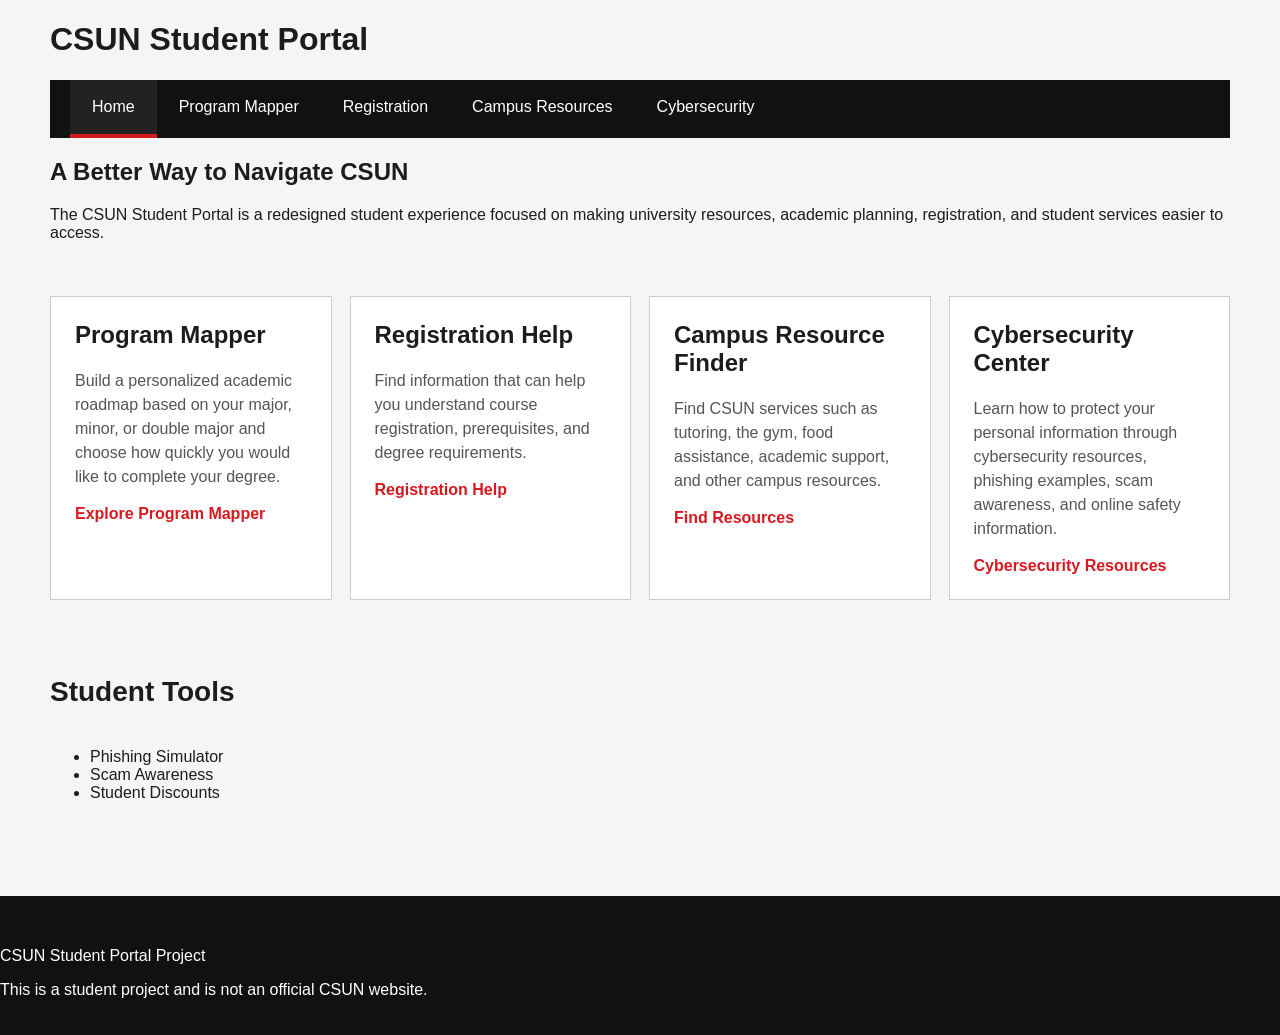
==== index.html @ a53f3ad5 "Adding Code Added Main and index code" ====
<!DOCTYPE html>
<html lang="en">

<head>
    <meta charset="UTF-8">
    <meta name="viewport" content="width=device-width, initial-scale=1.0">

    <title>CSUN Student Portal</title>

    <!-- Shared stylesheet -->
    <link rel="stylesheet" href="css/main.css">
</head>

<body>

    <header class="site-header">
        <div class="container header-inner">

<!--   .container keeps content centered and limits its width.
        .header-inner controls the layout of the header content.    -->

        <h1>CSUN Student Portal</h1>

        <nav class="main-nav">
            <div class="container nav-inner">

<!-- .nav-inner organizes the navigation links into the navigation bar.    -->

            <a class="active" href="index.html">Home</a>

<!-- The "active" class is used to highlight the current page in the navigation bar.   -->

            <a href="pages/program-mapper.html">Program Mapper</a>
            <a href="pages/registration.html">Registration</a>
            <a href="pages/resources.html">Campus Resources</a>
            <a href="pages/cybersecurity.html">Cybersecurity</a>
            </div>
        </nav>
    </header>


    <main>
<!--
    MAIN CONTENT
    <main> identifies the primary content of this page.
-->
        <section class="hero">
            <div class="container hero-inner">
                <div class="hero-content">

<!-- HERO SECTION
        Introduces the main purpose of the website to the user.

        <section>:
        Groups the introductory heading and description into one
        meaningful section of the page.

        .hero:
        Provides the main styling for the introductory/hero area.

        .container:
        Keeps the content centered and prevents it from becoming
        too wide on larger screens.

        .hero-inner:
        Controls the layout and spacing of the content within
        the hero section.

        .hero-content:
        Groups the heading and paragraph together so their
        appearance and positioning can be controlled as one unit.
-->

            <h2>A Better Way to Navigate CSUN</h2>

            <p>
                The CSUN Student Portal is a redesigned student experience
                focused on making university resources, academic planning,
                registration, and student services easier to access.
            </p>
                </div>
            </div>
        </section>


        <section class="section">
            <div class="container">
                <div class="card-grid">
                    
            <article class="card">
                <h2>Program Mapper</h2>

                <p>
                    Build a personalized academic roadmap based on your major,
                    minor, or double major and choose how quickly you would like
                    to complete your degree.
                </p>

                <a class="text-link" href="pages/program-mapper.html">
                    Explore Program Mapper
                </a>
            </article>


            <article class="card">
                <h2>Registration Help</h2>

                <p>
                    Find information that can help you understand course
                    registration, prerequisites, and degree requirements.
                </p>

                <a class="text-link" href="pages/registration.html">
                    Registration Help
                </a>
            </article>


            <article class="card">
                <h2>Campus Resource Finder</h2>

                <p>
                    Find CSUN services such as tutoring, the gym, food assistance,
                    academic support, and other campus resources.
                </p>

                <a class="text-link" href="pages/resources.html">
                    Find Resources
                </a>
            </article>


            <article class="card">
                <h2>Cybersecurity Center</h2>

                <p>
                    Learn how to protect your personal information through
                    cybersecurity resources, phishing examples, scam awareness,
                    and online safety information.
                </p>

                <a class="text-link" href="pages/cybersecurity.html">
                    Cybersecurity Resources
                </a>
            </article>

        </div>

    </div>
</section>


        <section class="section">

            <div class="container">

            <h2 class="section-title">Student Tools</h2>

                <div class="card-grid">

            <ul>
                <li>
                    <a href="pages/phishing-simulator.html">
                        Phishing Simulator
                    </a>
                </li>

                <li>
                    <a href="pages/scam-awareness.html">
                        Scam Awareness
                    </a>
                </li>

                <li>
                    <a href="pages/student-discounts.html">
                        Student Discounts
                    </a>
                </li>
            </ul>
        </section>

    </main>


    <footer class="site-footer">
        <p>CSUN Student Portal Project</p>
        <p>This is a student project and is not an official CSUN website.</p>
    </footer>


    <!-- Shared JavaScript -->
    <script src="js/main.js"></script>

</body>

</html>
---- css/main.css ----
/* This file contains the basic formatting styles for the website. */

/* ===========
   FORMATTING
============== */
/* This section will move things away from the edges of the page, making everything look like it's centered */

* {
    box-sizing: border-box;
}

body {
    margin: 0;
    font-family: Arial, Helvetica, sans-serif;
    background: #f5f5f5;
    color: #1c1c1c;
}

a {
    color: inherit;
    text-decoration: none;
}

img {
    max-width: 100%;
}

.container {
    width: 1180px;
    max-width: calc(100% - 40px);
    margin: 0 auto;
}


/* 
Navigation bar
This should be used at the top of each page, so that the navigation bar is consistent across the site.
*/

.main-nav {
background: #111;
}

.nav-inner{
    display: flex;
}

.main-nav a {
    color:white;
    padding:18px 22px;
    display: block;
    border-bottom: 4px solid transparent;
}

/* Keeps the text blocks centered */
.container {
    width: 1180px;
    max-width: calc(100% - 40px);
    margin: 0 auto;
}

/* Hover and active states for navigation links
Active should be applied to the link that corresponds to the current page.
If the user is on the registration page, the link to that page should have the "active" class applied to it. 
Example: <a href="registration.html" class="active">Home</a>
*/

.main-nav a:hover, .main-nav a.active{
    background: #222;
    border-bottom: 4px solid #d71920;
}

/* General Page Header Styles
This should be used at the top of each page, so that the header is consistent across the site.
*/

.utility-header {
    background: white;
    border-bottom: 1px solid #d6d6d6;
}

.utility-inner {
    min-height: 82px;
    display: flex;
    align-items: center;
    justify-content: space-between;
}

.brand {
    display: flex;
    align-items: center;
    gap: 18px;
}

.brand-mark {
    font-size: 38px;
    font-weight: bold;
    color: #d71920;
}

.brand-divider {
    width: 1px;
    height: 45px;
    background: #bbb;
}

.brand-title {
    font-size: 22px;
    font-weight: bold;
}

.brand-subtitle {
    margin-top: 4px;
    font-size: 12px;
    color: #666;
}

/*
Sections will contain a grid like format
*/

.section {
    padding: 38px 0;
}

.section-title {
    font-size: 28px;
    margin: 0 0 24px;
}

.card-grid {
    display: grid;
    grid-template-columns: repeat(4, 1fr);
    gap: 18px;
}

.card {
    background: white;
    border: 1px solid #ccc;
    padding: 24px;
    min-height: 240px;
}

.card-icon {
    width: 58px;
    height: 58px;
    border-radius: 50%;
    background: #eee;
    color: #d71920;
    display: flex;
    align-items: center;
    justify-content: center;
    font-size: 26px;
    margin-bottom: 18px;
}

.card h2,
.card h3 {
    margin-top: 0;
}

.card p {
    line-height: 1.5;
    color: #555;
}

.text-link {
    color: #d71920;
    font-weight: bold;
}

/*
   TWO COLUMN SECTIONS
*/

.two-column {
    display: grid;
    grid-template-columns: 1fr 1fr;
    gap: 22px;
}

.panel {
    background: white;
    border: 1px solid #ccc;
    padding: 24px;
}

.panel h2 {
    margin-top: 0;
}

/*
    Footer
    This creates a solid black bar at the bottom of the page, with a few links and some text if we want to add it.
    We can add more links to the footer if we want, but it should be kept simple.
*/
.site-footer {
    margin-top: 40px;
    background: #111;
    color: white;
    padding: 35px 0 20px;
}

.footer-grid {
    display: grid;
    grid-template-columns: 2fr 1fr 1fr;
    gap: 30px;
}

.footer-links a {
    display: block;
    margin-bottom: 8px;
    color: #ddd;
}

.footer-bottom {
    border-top: 1px solid #555;
    margin-top: 25px;
    padding-top: 18px;
    color: #aaa;
    font-size: 13px;
}
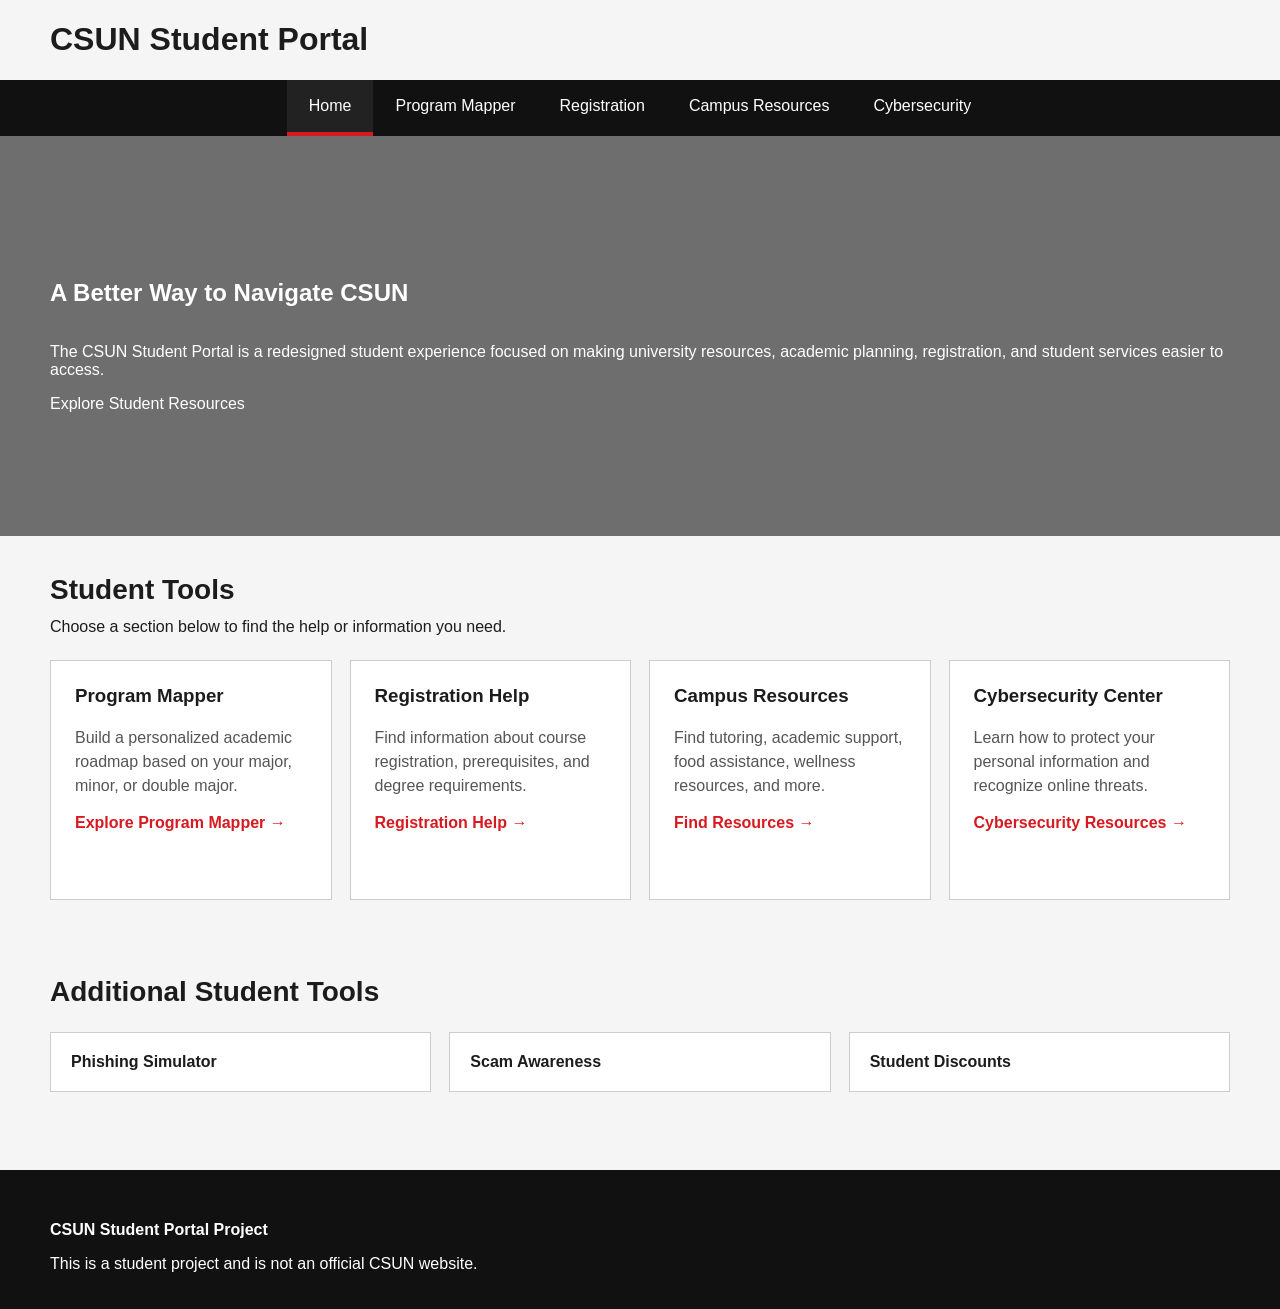
==== commit cb64bf25: "Revise header, navigation, and footer sections Updated header and navigation structure for consisten" ====
--- a/index.html
+++ b/index.html
@@ -13,178 +13,256 @@
 
 <body>
 
+    <!-- ========================================
+         SITE HEADER
+         Copy this entire section to every page
+     ========================================= -->
+
     <header class="site-header">
+
         <div class="container header-inner">
 
-<!--   .container keeps content centered and limits its width.
-        .header-inner controls the layout of the header content.    -->
-
-        <h1>CSUN Student Portal</h1>
-
-        <nav class="main-nav">
-            <div class="container nav-inner">
-
-<!-- .nav-inner organizes the navigation links into the navigation bar.    -->
-
-            <a class="active" href="index.html">Home</a>
-
-<!-- The "active" class is used to highlight the current page in the navigation bar.   -->
-
-            <a href="pages/program-mapper.html">Program Mapper</a>
-            <a href="pages/registration.html">Registration</a>
-            <a href="pages/resources.html">Campus Resources</a>
-            <a href="pages/cybersecurity.html">Cybersecurity</a>
-            </div>
-        </nav>
+            <div class="site-brand">
+                <h1>CSUN Student Portal</h1>
+            </div>
+
+        </div>
+
     </header>
 
 
+    <!-- ========================================
+         MAIN NAVIGATION
+         Copy this entire section to every page
+
+         IMPORTANT:
+         Move class="active" to the current page.
+    ========================================= -->
+
+    <nav class="main-nav">
+
+        <div class="container nav-inner">
+
+            <a class="active" href="index.html">
+                Home
+            </a>
+
+            <a href="pages/program-mapper.html">
+                Program Mapper
+            </a>
+
+            <a href="pages/registration.html">
+                Registration
+            </a>
+
+            <a href="pages/resources.html">
+                Campus Resources
+            </a>
+
+            <a href="pages/cybersecurity.html">
+                Cybersecurity
+            </a>
+
+        </div>
+
+    </nav>
+
+
+    <!-- ========================================
+         MAIN PAGE CONTENT
+         Everything unique to this page goes here
+    ========================================= -->
     <main>
-<!--
-    MAIN CONTENT
-    <main> identifies the primary content of this page.
--->
+
+
+        <!-- ====================================
+             PAGE INTRO / HERO
+        ===================================== -->
         <section class="hero">
+
             <div class="container hero-inner">
+
                 <div class="hero-content">
 
-<!-- HERO SECTION
-        Introduces the main purpose of the website to the user.
-
-        <section>:
-        Groups the introductory heading and description into one
-        meaningful section of the page.
-
-        .hero:
-        Provides the main styling for the introductory/hero area.
-
-        .container:
-        Keeps the content centered and prevents it from becoming
-        too wide on larger screens.
-
-        .hero-inner:
-        Controls the layout and spacing of the content within
-        the hero section.
-
-        .hero-content:
-        Groups the heading and paragraph together so their
-        appearance and positioning can be controlled as one unit.
--->
-
-            <h2>A Better Way to Navigate CSUN</h2>
-
-            <p>
-                The CSUN Student Portal is a redesigned student experience
-                focused on making university resources, academic planning,
-                registration, and student services easier to access.
-            </p>
-                </div>
-            </div>
+                    <h2>
+                        A Better Way to Navigate CSUN
+                    </h2>
+
+                    <p>
+                        The CSUN Student Portal is a redesigned student
+                        experience focused on making university resources,
+                        academic planning, registration, and student services
+                        easier to access.
+                    </p>
+
+                    <a class="button primary-button"
+                       href="pages/resources.html">
+                        Explore Student Resources
+                    </a>
+
+                </div>
+
+            </div>
+
         </section>
 
 
-        <section class="section">
+        <!-- ====================================
+             MAIN FEATURES
+        ===================================== -->
+        <section class="page-section">
+
             <div class="container">
+
+                <div class="section-heading">
+
+                    <h2>Student Tools</h2>
+
+                    <p>
+                        Choose a section below to find the help
+                        or information you need.
+                    </p>
+
+                </div>
+
+
+                <!-- Feature cards -->
                 <div class="card-grid">
-                    
-            <article class="card">
-                <h2>Program Mapper</h2>
-
-                <p>
-                    Build a personalized academic roadmap based on your major,
-                    minor, or double major and choose how quickly you would like
-                    to complete your degree.
-                </p>
-
-                <a class="text-link" href="pages/program-mapper.html">
-                    Explore Program Mapper
-                </a>
-            </article>
-
-
-            <article class="card">
-                <h2>Registration Help</h2>
-
-                <p>
-                    Find information that can help you understand course
-                    registration, prerequisites, and degree requirements.
-                </p>
-
-                <a class="text-link" href="pages/registration.html">
-                    Registration Help
-                </a>
-            </article>
-
-
-            <article class="card">
-                <h2>Campus Resource Finder</h2>
-
-                <p>
-                    Find CSUN services such as tutoring, the gym, food assistance,
-                    academic support, and other campus resources.
-                </p>
-
-                <a class="text-link" href="pages/resources.html">
-                    Find Resources
-                </a>
-            </article>
-
-
-            <article class="card">
-                <h2>Cybersecurity Center</h2>
-
-                <p>
-                    Learn how to protect your personal information through
-                    cybersecurity resources, phishing examples, scam awareness,
-                    and online safety information.
-                </p>
-
-                <a class="text-link" href="pages/cybersecurity.html">
-                    Cybersecurity Resources
-                </a>
-            </article>
-
-        </div>
-
-    </div>
-</section>
-
-
-        <section class="section">
+
+
+                    <!-- CARD 1 -->
+                    <article class="feature-card">
+
+                        <h3>Program Mapper</h3>
+
+                        <p>
+                            Build a personalized academic roadmap based
+                            on your major, minor, or double major.
+                        </p>
+
+                        <a class="text-link"
+                           href="pages/program-mapper.html">
+                            Explore Program Mapper →
+                        </a>
+
+                    </article>
+
+
+                    <!-- CARD 2 -->
+                    <article class="feature-card">
+
+                        <h3>Registration Help</h3>
+
+                        <p>
+                            Find information about course registration,
+                            prerequisites, and degree requirements.
+                        </p>
+
+                        <a class="text-link"
+                           href="pages/registration.html">
+                            Registration Help →
+                        </a>
+
+                    </article>
+
+
+                    <!-- CARD 3 -->
+                    <article class="feature-card">
+
+                        <h3>Campus Resources</h3>
+
+                        <p>
+                            Find tutoring, academic support, food
+                            assistance, wellness resources, and more.
+                        </p>
+
+                        <a class="text-link"
+                           href="pages/resources.html">
+                            Find Resources →
+                        </a>
+
+                    </article>
+
+
+                    <!-- CARD 4 -->
+                    <article class="feature-card">
+
+                        <h3>Cybersecurity Center</h3>
+
+                        <p>
+                            Learn how to protect your personal
+                            information and recognize online threats.
+                        </p>
+
+                        <a class="text-link"
+                           href="pages/cybersecurity.html">
+                            Cybersecurity Resources →
+                        </a>
+
+                    </article>
+
+
+                </div>
+
+            </div>
+
+        </section>
+
+
+        <!-- ====================================
+             SECONDARY TOOLS
+        ===================================== -->
+        <section class="page-section alternate-section">
 
             <div class="container">
 
-            <h2 class="section-title">Student Tools</h2>
-
-                <div class="card-grid">
-
-            <ul>
-                <li>
+                <div class="section-heading">
+                    <h2>Additional Student Tools</h2>
+                </div>
+
+                <div class="tool-links">
+
                     <a href="pages/phishing-simulator.html">
                         Phishing Simulator
                     </a>
-                </li>
-
-                <li>
+
                     <a href="pages/scam-awareness.html">
                         Scam Awareness
                     </a>
-                </li>
-
-                <li>
+
                     <a href="pages/student-discounts.html">
                         Student Discounts
                     </a>
-                </li>
-            </ul>
+
+                </div>
+
+            </div>
+
         </section>
 
+
     </main>
 
 
+    <!-- ========================================
+         SITE FOOTER
+         Copy this entire section to every page
+    ========================================= -->
     <footer class="site-footer">
-        <p>CSUN Student Portal Project</p>
-        <p>This is a student project and is not an official CSUN website.</p>
+
+        <div class="container footer-inner">
+
+            <p>
+                <strong>CSUN Student Portal Project</strong>
+            </p>
+
+            <p>
+                This is a student project and is not an official
+                CSUN website.
+            </p>
+
+        </div>
+
     </footer>
 
 
@@ -193,4 +271,4 @@
 
 </body>
 
-</html>+</html>
--- a/css/main.css
+++ b/css/main.css
@@ -1,9 +1,6 @@
-/* This file contains the basic formatting styles for the website. */
-
-/* ===========
-   FORMATTING
-============== */
-/* This section will move things away from the edges of the page, making everything look like it's centered */
+/* ========
+   BASE
+=========== */
 
 * {
     box-sizing: border-box;
@@ -31,48 +28,9 @@
     margin: 0 auto;
 }
 
-
-/* 
-Navigation bar
-This should be used at the top of each page, so that the navigation bar is consistent across the site.
-*/
-
-.main-nav {
-background: #111;
-}
-
-.nav-inner{
-    display: flex;
-}
-
-.main-nav a {
-    color:white;
-    padding:18px 22px;
-    display: block;
-    border-bottom: 4px solid transparent;
-}
-
-/* Keeps the text blocks centered */
-.container {
-    width: 1180px;
-    max-width: calc(100% - 40px);
-    margin: 0 auto;
-}
-
-/* Hover and active states for navigation links
-Active should be applied to the link that corresponds to the current page.
-If the user is on the registration page, the link to that page should have the "active" class applied to it. 
-Example: <a href="registration.html" class="active">Home</a>
-*/
-
-.main-nav a:hover, .main-nav a.active{
-    background: #222;
-    border-bottom: 4px solid #d71920;
-}
-
-/* General Page Header Styles
-This should be used at the top of each page, so that the header is consistent across the site.
-*/
+/* =========
+   HEADER
+============ */
 
 .utility-header {
     background: white;
@@ -115,9 +73,131 @@
     color: #666;
 }
 
+.header-search {
+    display: flex;
+    gap: 8px;
+}
+
+.header-search input {
+    width: 260px;
+    padding: 11px 12px;
+    border: 1px solid #aaa;
+}
+
+.header-search button {
+    border: 0;
+    background: #d71920;
+    color: white;
+    padding: 0 18px;
+    cursor: pointer;
+}
+
+/* ===================
+   NAVIGATION BAR
+====================== */
+
+.main-nav {
+    background: #111;
+    width: 100%;
+}
+
+.nav-inner {
+    display: flex;
+    width: 100%;
+    max-width: none;
+    justify-content: center;
+}
+
+.main-nav a {
+    color: white;
+    padding: 17px 22px;
+    display: block;
+    border-bottom: 4px solid transparent;
+}
+
+.main-nav a:hover,
+.main-nav a.active {
+    background: #222;
+    border-bottom-color: #d71920;
+}
+
+/* ==========
+   HERO
+============= */
+/*.hero
+Controls the whole section.
+
+.container
+Controls how wide the content can be.
+
+.hero-inner
+Controls how the content is arranged.
+
+.hero-content
+Controls the text itself.
+*/
+
+/* HERO SECTION
+   Displays a campus photograph behind the introductory text.
+*/
+.hero {
+    background-image: url("../images/csuncampus.jpg");
+
+    background-size: cover;
+    background-position: 0px -150px;
+    background-repeat: no-repeat;
+    min-height: 400px;
+    color: white;
+}
+
 /*
-Sections will contain a grid like format
+   The translucent black panel covers the complete hero image without
+   changing the opacity of the text or button inside it.
 */
+.hero-inner {
+    width: 100%;
+    max-width: none;
+    min-height: 400px;
+}
+
+.hero-content {
+    width: 100%;
+    min-height: 400px;
+    padding: 60px max(40px, calc((100% - 1180px) / 2));
+    background: rgba(0, 0, 0, 0.55);
+    display: flex;
+    flex-direction: column;
+    justify-content: center;
+    align-items: flex-start;
+}
+
+/* ===========
+   BUTTONS
+============== */
+
+.btn {
+    display: inline-block;
+    padding: 12px 20px;
+    background: #d71920;
+    color: white;
+    font-weight: bold;
+    border: 2px solid #d71920;
+}
+
+.btn:hover {
+    background: #aa1118;
+    border-color: #aa1118;
+}
+
+.btn-secondary {
+    background: white;
+    color: #111;
+    border-color: #111;
+}
+
+/* ===================
+   SECTIONS
+====================== */
 
 .section {
     padding: 38px 0;
@@ -128,13 +208,35 @@
     margin: 0 0 24px;
 }
 
+/*
+   Homepage section and heading styles.
+   These names match the classes used in index2(1).html.
+*/
+.page-section {
+    padding: 38px 0;
+}
+
+.section-heading {
+    margin-bottom: 24px;
+}
+
+.section-heading h2 {
+    font-size: 28px;
+    margin: 0 0 12px;
+}
+
+.section-heading p {
+    margin: 0;
+}
+
 .card-grid {
     display: grid;
     grid-template-columns: repeat(4, 1fr);
     gap: 18px;
 }
 
-.card {
+.card,
+.feature-card {
     background: white;
     border: 1px solid #ccc;
     padding: 24px;
@@ -155,11 +257,14 @@
 }
 
 .card h2,
-.card h3 {
+.card h3,
+.feature-card h2,
+.feature-card h3 {
     margin-top: 0;
 }
 
-.card p {
+.card p,
+.feature-card p {
     line-height: 1.5;
     color: #555;
 }
@@ -169,9 +274,24 @@
     font-weight: bold;
 }
 
-/*
+/* Creates matching boxes for the secondary homepage links. */
+.tool-links {
+    display: grid;
+    grid-template-columns: repeat(3, 1fr);
+    gap: 18px;
+}
+
+.tool-links a {
+    display: block;
+    background: white;
+    border: 1px solid #ccc;
+    padding: 20px;
+    font-weight: bold;
+}
+
+/* =========================
    TWO COLUMN SECTIONS
-*/
+========================= */
 
 .two-column {
     display: grid;
@@ -189,11 +309,203 @@
     margin-top: 0;
 }
 
-/*
-    Footer
-    This creates a solid black bar at the bottom of the page, with a few links and some text if we want to add it.
-    We can add more links to the footer if we want, but it should be kept simple.
-*/
+/* ===================
+   PAGE BANNER
+====================== */
+
+.page-banner {
+    background: #252525;
+    color: white;
+    padding: 45px 0;
+    border-bottom: 5px solid #d71920;
+}
+
+.page-banner h1 {
+    margin: 0 0 10px;
+    font-size: 38px;
+}
+
+.page-banner p {
+    margin: 0;
+    color: #ddd;
+}
+
+/* ===================
+   RESOURCE PAGE
+====================== */
+
+.content-layout {
+    display: grid;
+    grid-template-columns: 250px 1fr;
+    gap: 25px;
+}
+
+.sidebar {
+    background: white;
+    border: 1px solid #ccc;
+    padding: 20px;
+}
+
+.sidebar h3 {
+    margin-top: 0;
+}
+
+.filter-group label {
+    display: block;
+    margin: 12px 0;
+}
+
+.resource-grid {
+    display: grid;
+    grid-template-columns: repeat(3, 1fr);
+    gap: 18px;
+}
+
+.resource-card {
+    background: white;
+    border: 1px solid #ccc;
+    padding: 20px;
+    min-height: 210px;
+}
+
+/* =========================
+   REGISTRATION PAGE
+========================= */
+
+.registration-layout {
+    display: grid;
+    grid-template-columns: 220px 1fr 260px;
+    gap: 22px;
+}
+
+.side-menu,
+.help-box,
+.checklist {
+    background: white;
+    border: 1px solid #ccc;
+    padding: 20px;
+}
+
+.side-menu a {
+    display: block;
+    padding: 12px 8px;
+    border-bottom: 1px solid #ddd;
+}
+
+.side-menu a.active {
+    color: #d71920;
+    font-weight: bold;
+}
+
+.checklist-item {
+    padding: 15px;
+    border: 1px solid #ddd;
+    margin-bottom: 12px;
+}
+
+/* =================
+   ROADMAP PAGE
+==================== */
+
+.roadmap-layout {
+    display: grid;
+    grid-template-columns: 300px 1fr;
+    gap: 24px;
+}
+
+.form-panel,
+.roadmap-panel {
+    background: white;
+    border: 1px solid #ccc;
+    padding: 22px;
+}
+
+.form-group {
+    margin-bottom: 18px;
+}
+
+.form-group label {
+    display: block;
+    margin-bottom: 7px;
+    font-weight: bold;
+}
+
+.form-group input,
+.form-group select {
+    width: 100%;
+    padding: 11px;
+    border: 1px solid #aaa;
+}
+
+.semester-grid {
+    display: grid;
+    grid-template-columns: repeat(3, 1fr);
+    gap: 15px;
+}
+
+.semester-card {
+    border: 1px solid #bbb;
+    background: #fafafa;
+    padding: 18px;
+}
+
+.notice {
+    margin-top: 18px;
+    padding: 15px;
+    background: #f8dddd;
+    border-left: 5px solid #d71920;
+}
+
+/* ==================
+   CYBERSECURITY
+===================== */
+
+.cyber-grid {
+    display: grid;
+    grid-template-columns: repeat(3, 1fr);
+    gap: 20px;
+}
+
+.cyber-card {
+    background: white;
+    border: 1px solid #ccc;
+    padding: 25px;
+}
+
+.tip-list li {
+    margin-bottom: 12px;
+}
+
+/* ===========
+   ABOUT
+============== */
+
+.about-layout {
+    display: grid;
+    grid-template-columns: 240px 1fr;
+    gap: 25px;
+}
+
+.about-content {
+    background: white;
+    border: 1px solid #ccc;
+    padding: 30px;
+}
+
+.placeholder-box {
+    height: 180px;
+    border: 2px dashed #aaa;
+    background: #eee;
+    display: flex;
+    align-items: center;
+    justify-content: center;
+    color: #777;
+}
+
+/* ==========
+   FOOTER
+============= */
+
 .site-footer {
     margin-top: 40px;
     background: #111;
@@ -219,4 +531,4 @@
     padding-top: 18px;
     color: #aaa;
     font-size: 13px;
-}+}
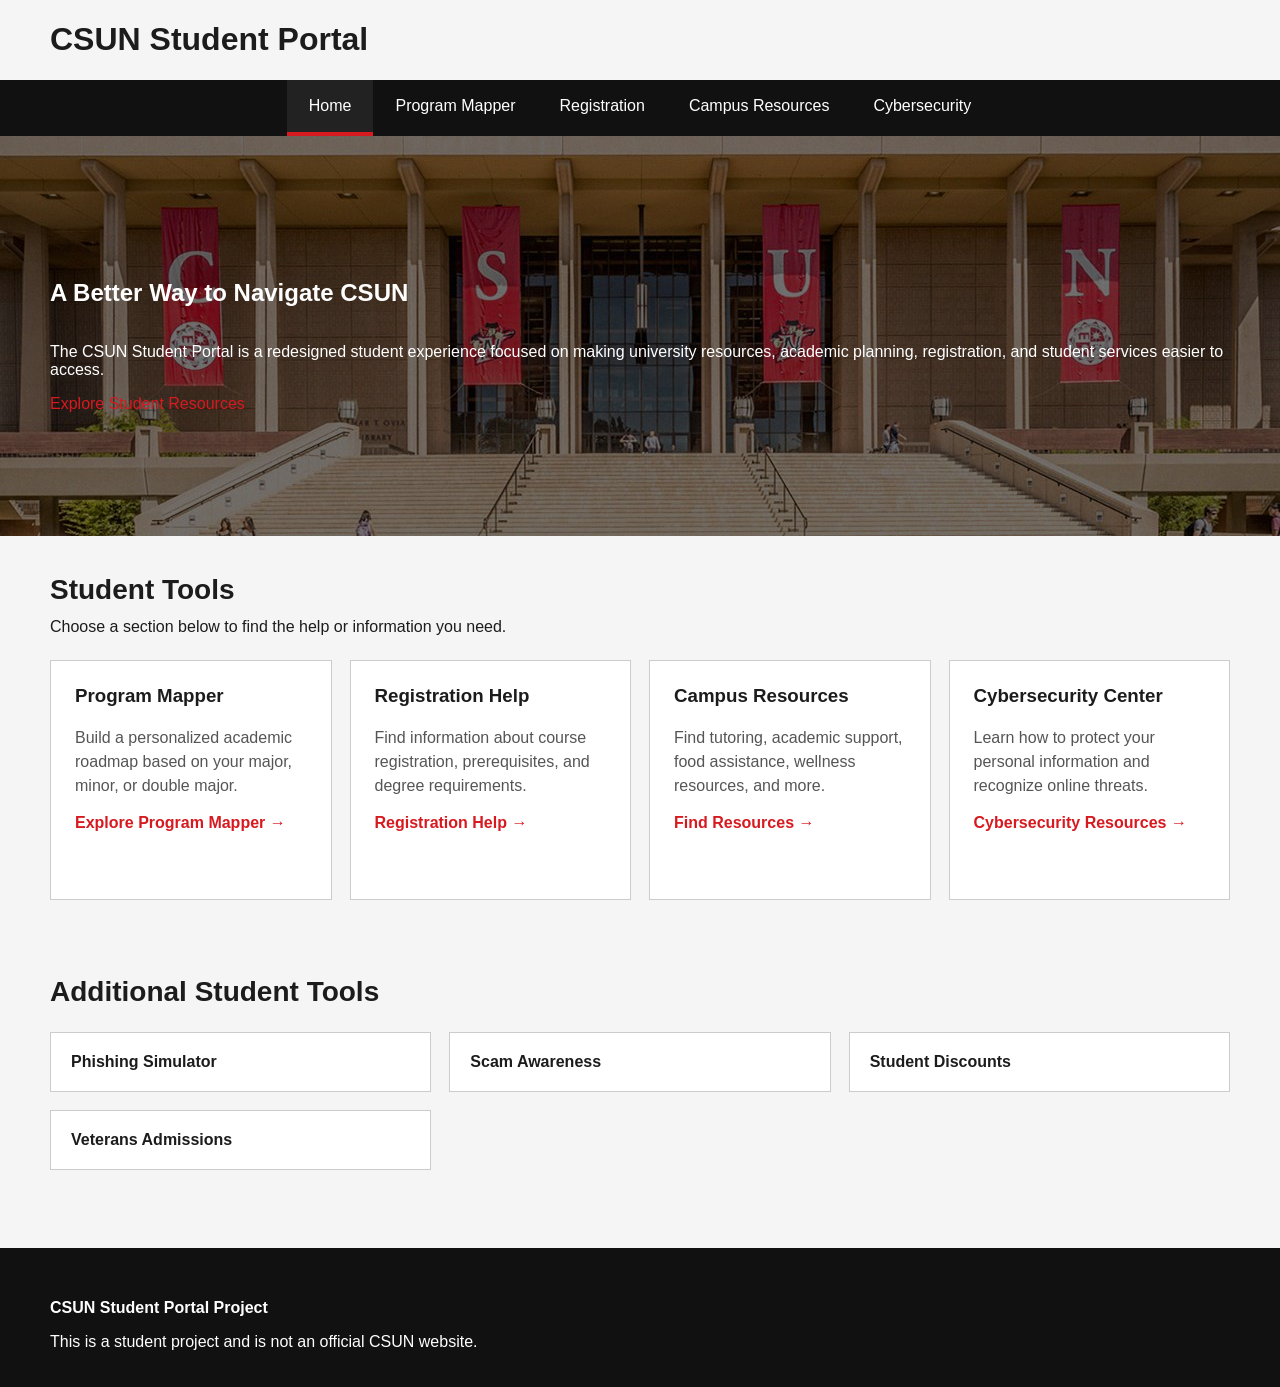
==== commit faf5378b: "added VA link" ====
--- a/index.html
+++ b/index.html
@@ -234,6 +234,15 @@
                         Student Discounts
                     </a>
 
+                    <a href="https://www.csun.edu/admissions-financial-aid/how-to-apply/veterans-admissions"
+                        target="_blank"
+                        rel="noopener noreferrer">
+                        Veterans Admissions
+                    </a>
+ 
+
+
+
                 </div>
 
             </div>
--- a/css/main.css
+++ b/css/main.css
@@ -1,5 +1,7 @@
 /* ========
    BASE
+
+   THIS IS THE CODE I WANT
 =========== */
 
 * {
@@ -169,6 +171,7 @@
     flex-direction: column;
     justify-content: center;
     align-items: flex-start;
+    a{color:#d71920;}
 }
 
 /* ===========
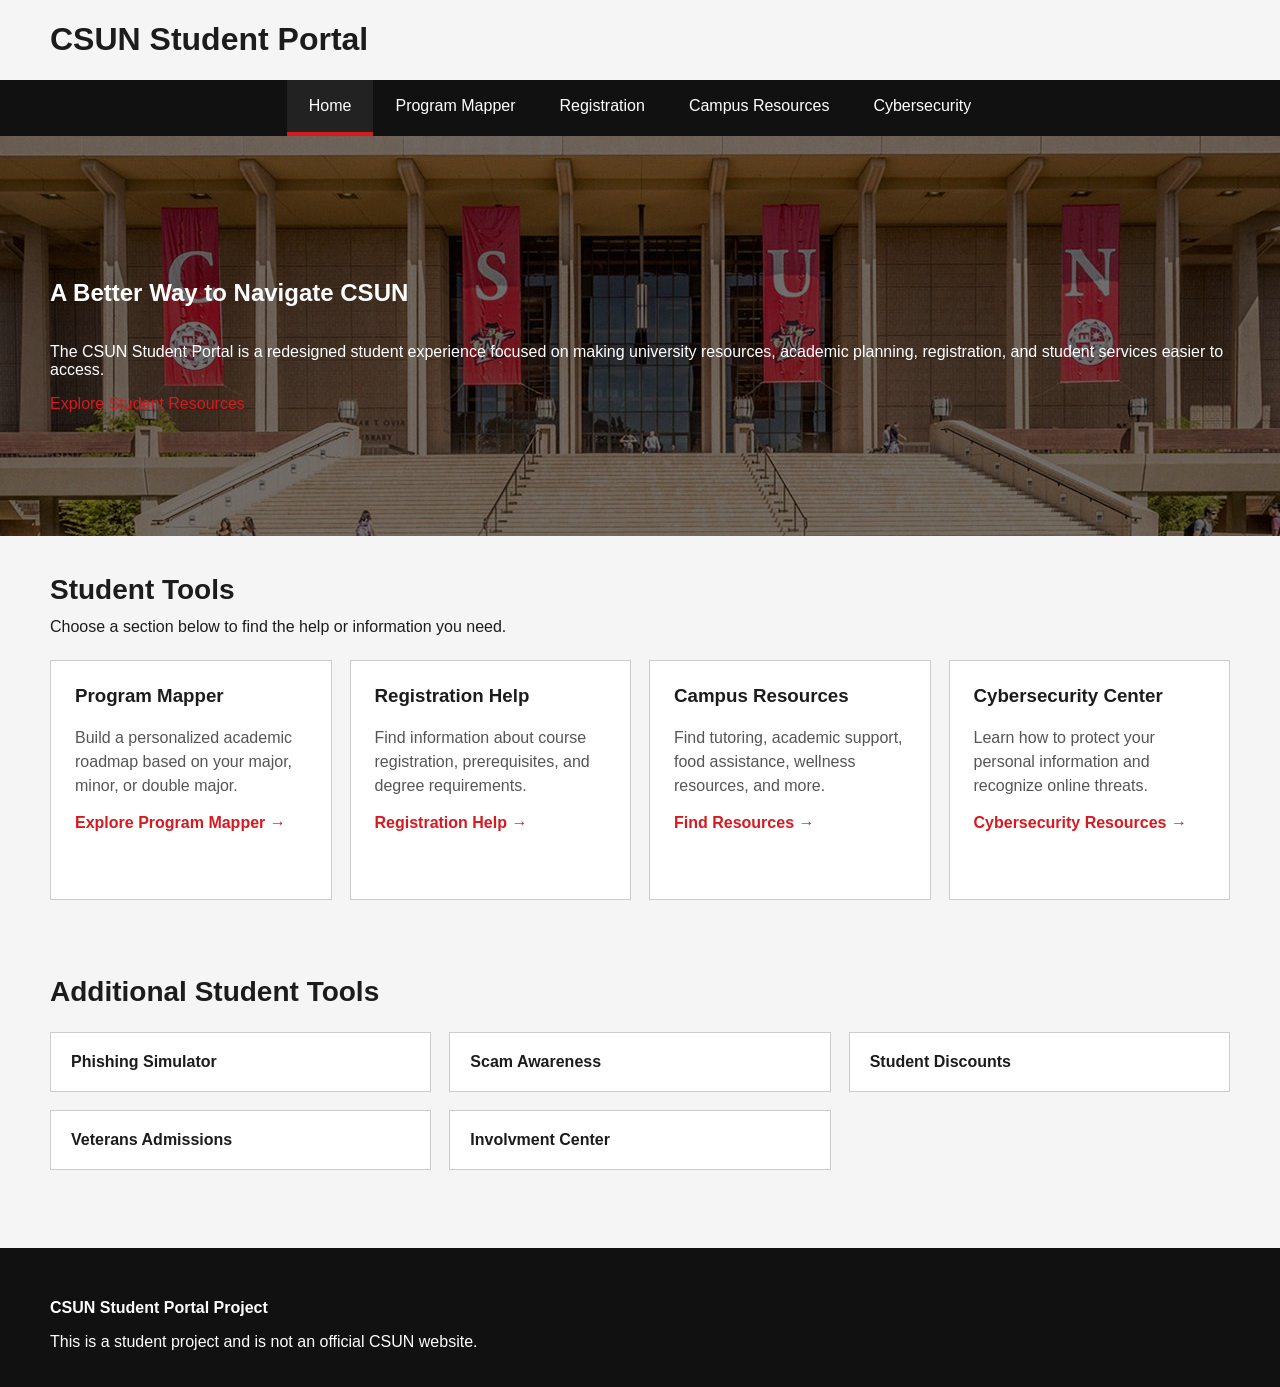
==== commit 57b2b1c9: "Update index.html" ====
--- a/index.html
+++ b/index.html
@@ -240,7 +240,11 @@
                         Veterans Admissions
                     </a>
  
-
+                    <a href="https://www.csun.edu/mic"
+                        target="_blank"
+                        rel="noopener noreferrer">
+                        Involvment Center
+                    </a>
 
 
                 </div>
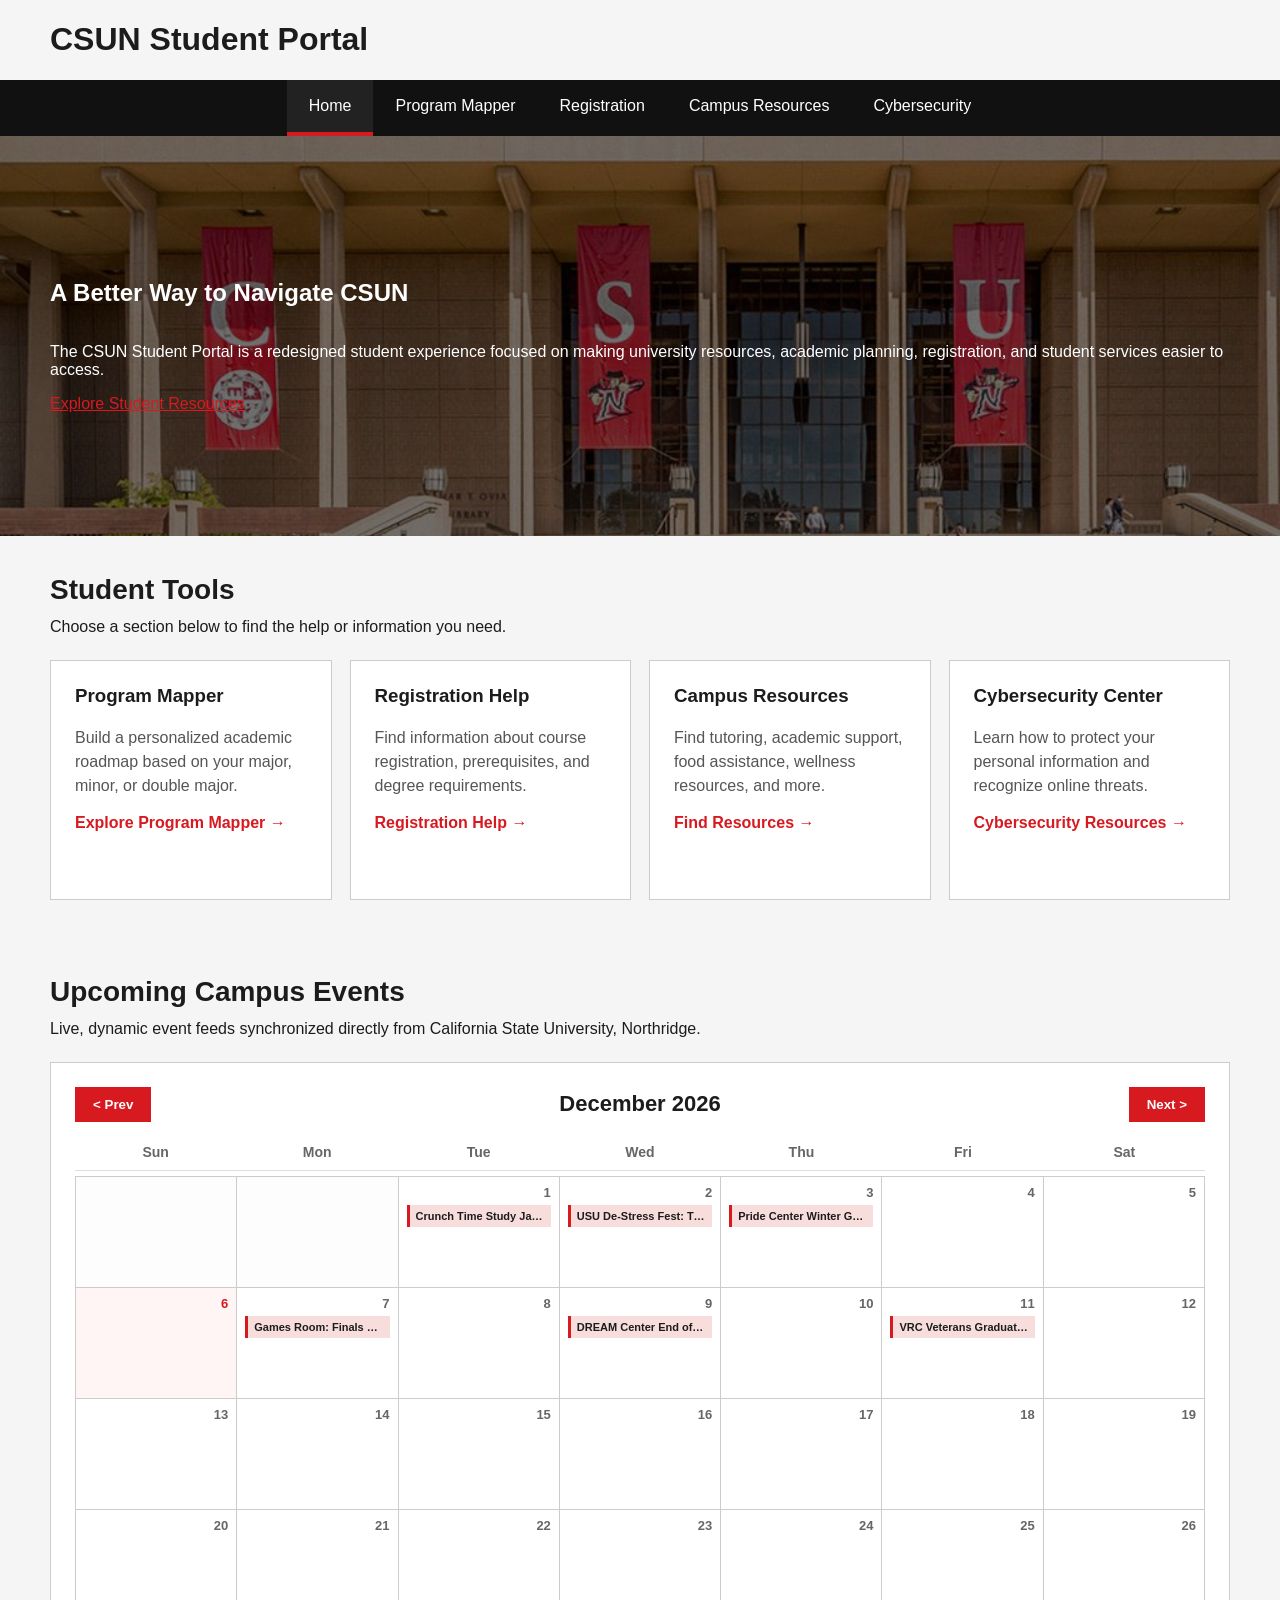
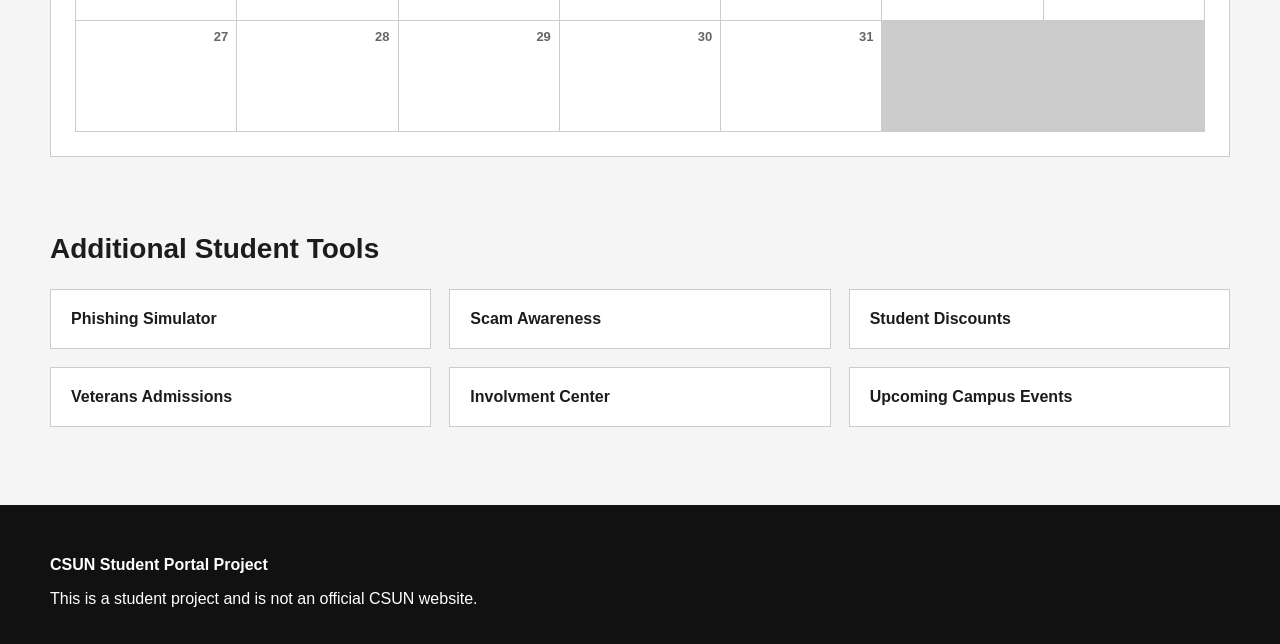
==== commit 851e42aa: "Added calendar Events are hard coded, will work on making them dynamic and auto updating them in the" ====
--- a/index.html
+++ b/index.html
@@ -97,7 +97,7 @@
 
                     <a class="button primary-button"
                        href="pages/resources.html">
-                        Explore Student Resources
+                        <u>Explore Student Resources</u>
                     </a>
 
                 </div>
@@ -207,6 +207,29 @@
             </div>
 
         </section>
+ <section class="page-section">
+    <div class="container">
+        <div class="section-heading">
+            <h2>Upcoming Campus Events</h2>
+            <p>Live, dynamic event feeds synchronized directly from California State University, Northridge.</p>
+        </div>
+
+        <!-- The Calendar Panel matches your system's .panel container style -->
+        <div class="panel calendar-panel">
+            <div class="calendar-ctrl-header">
+                <button id="prev-btn" class="calendar-btn">&lt; Prev</button>
+                <h3 id="month-year" style="margin: 0; font-size: 22px;"></h3>
+                <button id="next-btn" class="calendar-btn">Next &gt;</button>
+            </div>
+            
+            <div class="calendar-weekdays">
+                <div>Sun</div><div>Mon</div><div>Tue</div><div>Wed</div><div>Thu</div><div>Fri</div><div>Sat</div>
+            </div>
+            
+            <div id="calendar-days" class="calendar-grid-cells"></div>
+        </div>
+    </div>
+</section>
 
 
         <!-- ====================================
@@ -246,7 +269,11 @@
                         Involvment Center
                     </a>
 
-
+                    <a href="https://news.csun.edu/events/today/"
+                        target="_blank"
+                        rel="noopener noreferrer">
+                        Upcoming Campus Events
+                    </a>
                 </div>
 
             </div>
@@ -281,6 +308,7 @@
 
     <!-- Shared JavaScript -->
     <script src="js/main.js"></script>
+    <script src="js/pages/calendar.js"></script>
 
 </body>
 
--- a/css/main.css
+++ b/css/main.css
@@ -146,7 +146,8 @@
     background-image: url("../images/csuncampus.jpg");
 
     background-size: cover;
-    background-position: 0px -150px;
+    background-attachment: fixed;
+    background-position: 0px -50px;
     background-repeat: no-repeat;
     min-height: 400px;
     color: white;
@@ -171,7 +172,9 @@
     flex-direction: column;
     justify-content: center;
     align-items: flex-start;
-    a{color:#d71920;}
+}
+.hero-content a {
+    color: #d71920;
 }
 
 /* ===========
@@ -213,7 +216,6 @@
 
 /*
    Homepage section and heading styles.
-   These names match the classes used in index2(1).html.
 */
 .page-section {
     padding: 38px 0;
@@ -535,3 +537,98 @@
     color: #aaa;
     font-size: 13px;
 }
+
+
+/* =====================================
+   UPCOMING CAMPUS EVENTS CALENDAR EXTENSION
+======================================== */
+
+.calendar-panel {
+    margin-top: 15px;
+    padding: 24px;
+}
+
+.calendar-ctrl-header {
+    display: flex;
+    justify-content: space-between;
+    align-items: center;
+    margin-bottom: 22px;
+}
+
+.calendar-btn {
+    border: 0;
+    background: #d71920; /* Matches brand-mark and button actions */
+    color: white;
+    padding: 10px 18px;
+    font-weight: bold;
+    cursor: pointer;
+    transition: background 0.15s ease;
+}
+
+.calendar-btn:hover {
+    background: #aa1118; /* Matches your explicit .btn:hover state */
+}
+
+.calendar-weekdays {
+    display: grid;
+    grid-template-columns: repeat(7, 1fr);
+    text-align: center;
+    font-weight: bold;
+    color: #666; /* Matches brand-subtitle color selection */
+    font-size: 14px;
+    padding-bottom: 10px;
+    border-bottom: 1px solid #ddd;
+}
+
+.calendar-grid-cells {
+    display: grid;
+    grid-template-columns: repeat(7, 1fr);
+    grid-auto-rows: minmax(110px, auto);
+    gap: 1px;
+    background-color: #ccc; /* Matches structural panel border boundaries */
+    border: 1px solid #ccc;
+    margin-top: 5px;
+}
+
+.day-cell {
+    background: white;
+    padding: 8px;
+    display: flex;
+    flex-direction: column;
+    gap: 5px;
+    overflow-y: auto;
+    max-height: 150px;
+}
+
+.day-cell.empty {
+    background: #fdfdfd;
+}
+
+.date-num {
+    font-size: 13px;
+    font-weight: bold;
+    color: #666;
+    align-self: flex-end;
+}
+
+/* Event badges using clean, accessible typography matching your design ecosystem */
+.event-badge {
+    display: block;
+    font-size: 11px;
+    line-height: 1.3;
+    background-color: #f8dddd; /* Safe matching tone built from your notices */
+    color: #1c1c1c; /* Inherits standard dark primary body content readable color */
+    border-left: 3px solid #d71920; /* Solid branding anchor */
+    padding: 4px 6px;
+    text-decoration: none;
+    font-weight: bold;
+    white-space: nowrap;
+    overflow: hidden;
+    text-overflow: ellipsis;
+    transition: background 0.1s ease;
+}
+
+.event-badge:hover {
+    background-color: #e2b4b4;
+    color: #111;
+}
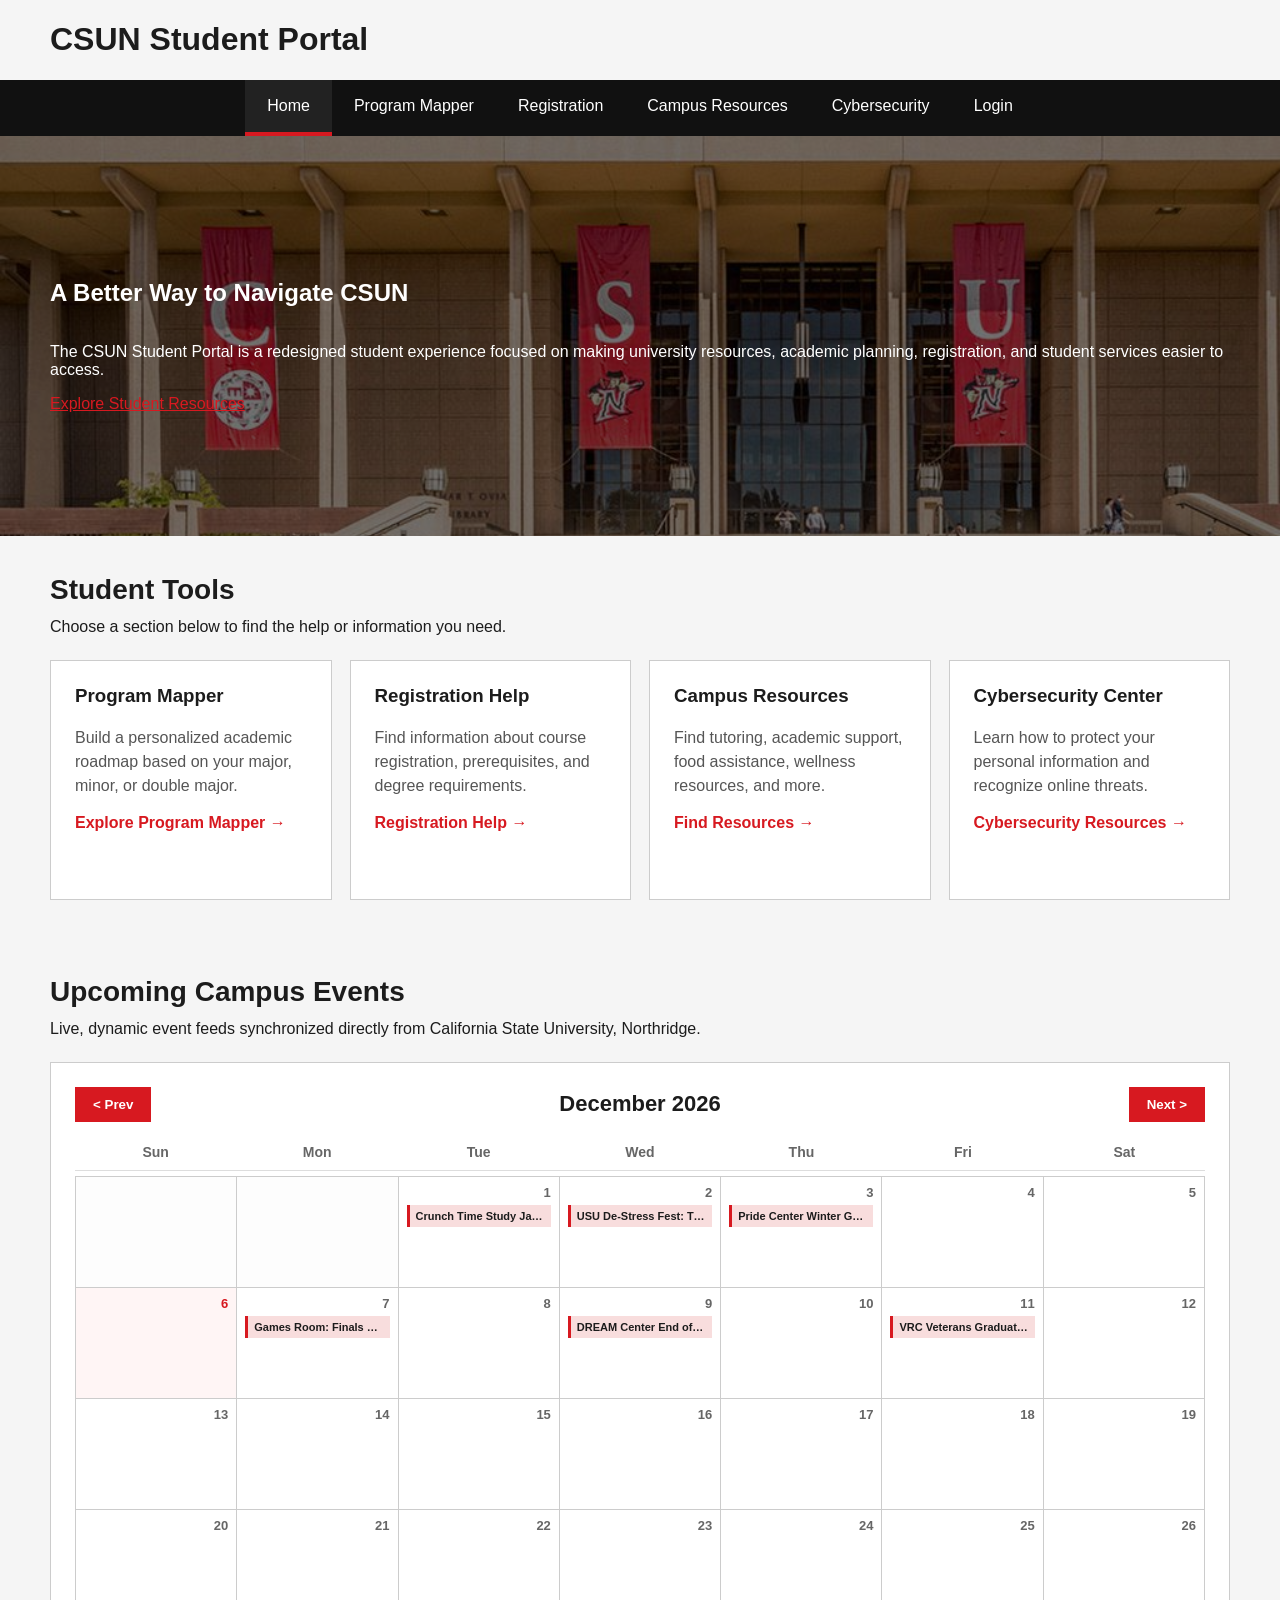
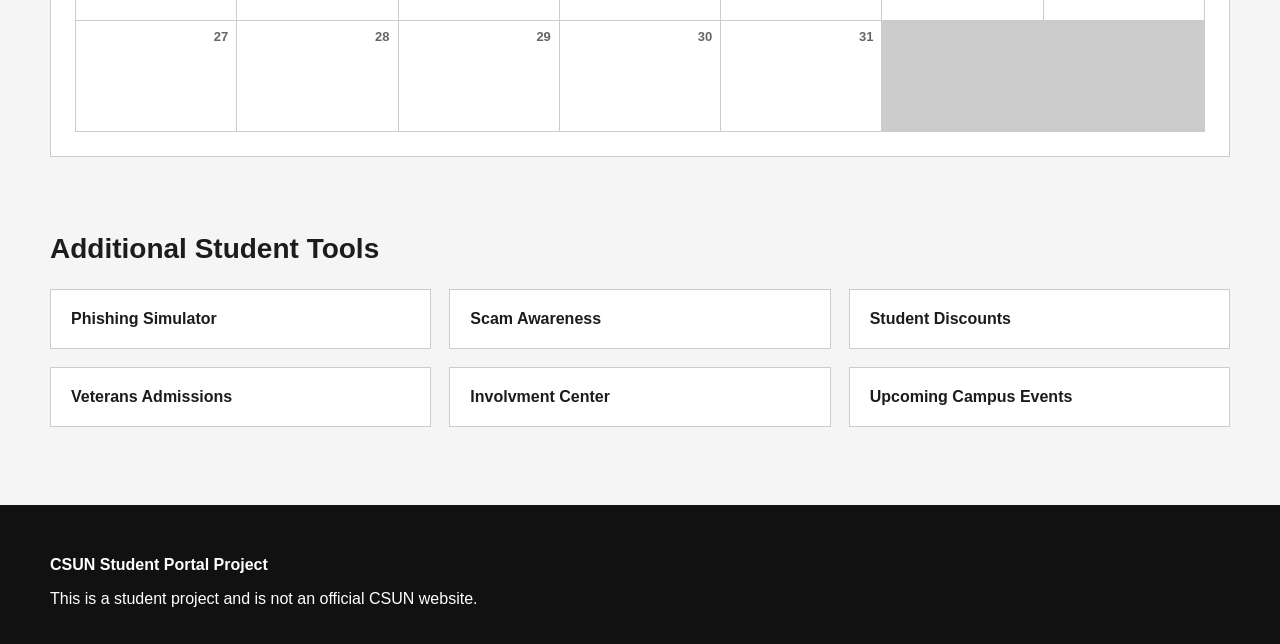
==== commit 03e16608: "added a login page" ====
--- a/index.html
+++ b/index.html
@@ -62,7 +62,10 @@
             <a href="pages/cybersecurity.html">
                 Cybersecurity
             </a>
-
+            
+            <a href="pages/login-page.html">
+                Login
+            </a>
         </div>
 
     </nav>
--- a/css/main.css
+++ b/css/main.css
@@ -199,6 +199,27 @@
     background: white;
     color: #111;
     border-color: #111;
+}
+
+.login-button {
+    display: inline-block;
+    padding: 12px 22px;
+    background-color: #d71920;
+    color: white;
+    font-weight: bold;
+    text-decoration: none;
+    border: 2px solid #d71920;
+    transition: background-color 0.2s ease, border-color 0.2s ease;
+}
+
+.login-button:hover {
+    background-color: #aa1118;
+    border-color: #aa1118;
+}
+
+.login-button:focus {
+    outline: 3px solid #111;
+    outline-offset: 3px;
 }
 
 /* ===================
@@ -632,3 +653,5 @@
     background-color: #e2b4b4;
     color: #111;
 }
+
+
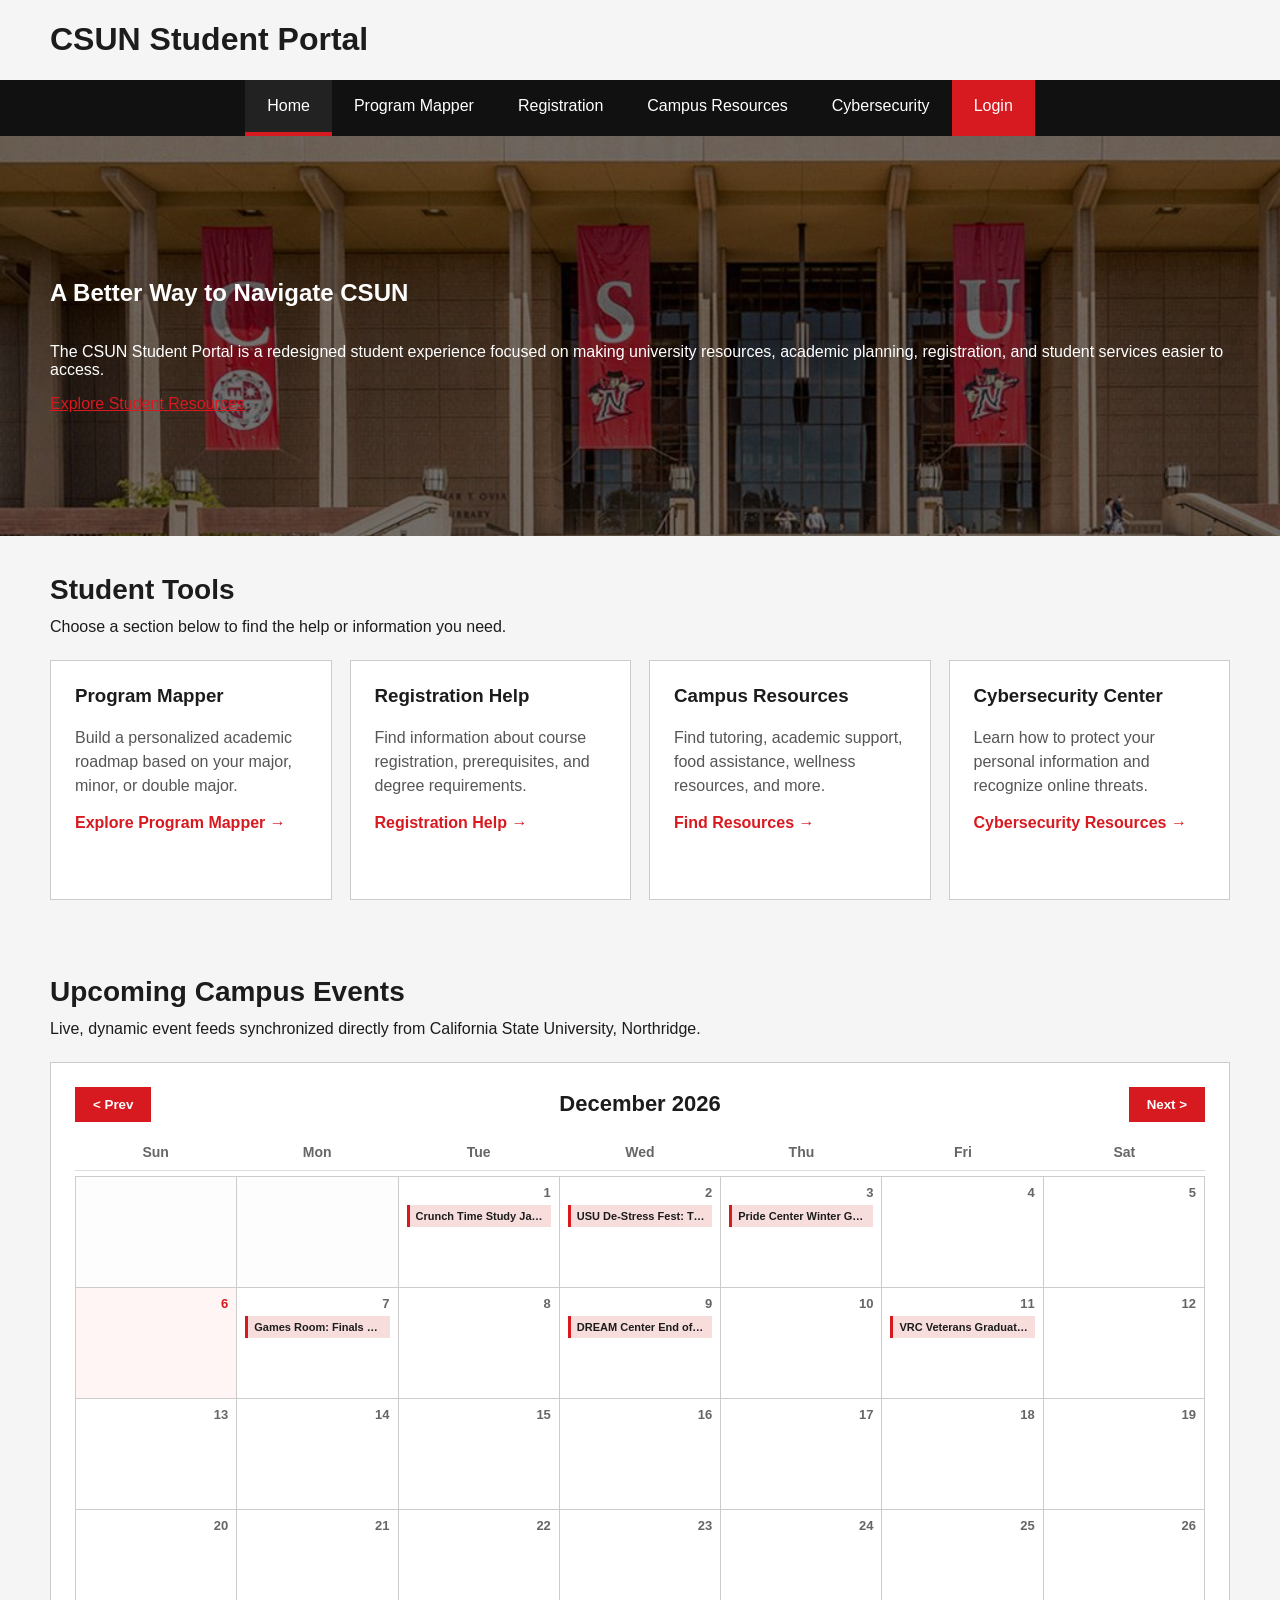
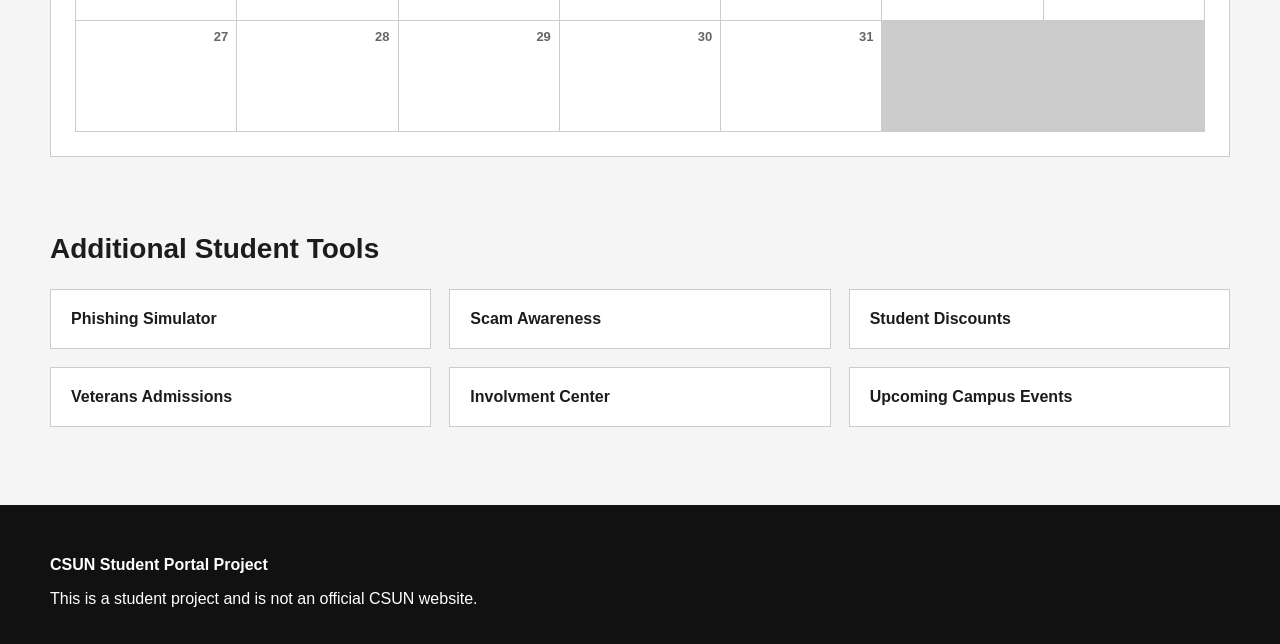
==== commit 97462d90: "Fixed Login Nav Added CSS to the login page and changed the button in the main nav bar to always be " ====
--- a/index.html
+++ b/index.html
@@ -63,7 +63,7 @@
                 Cybersecurity
             </a>
             
-            <a href="pages/login-page.html">
+            <a class="lgb" href="pages/login-page.html">
                 Login
             </a>
         </div>
--- a/css/main.css
+++ b/css/main.css
@@ -122,6 +122,17 @@
     background: #222;
     border-bottom-color: #d71920;
 }
+
+.main-nav .lgb {
+    background-color: #d71920;
+    border-bottom-color: #d71920;
+}
+
+.main-nav .lgb:hover {
+    background-color: #aa1118;
+    border-bottom-color: #aa1118;
+}
+
 
 /* ==========
    HERO
@@ -205,7 +216,7 @@
     display: inline-block;
     padding: 12px 22px;
     background-color: #d71920;
-    color: white;
+    color: #d71920;
     font-weight: bold;
     text-decoration: none;
     border: 2px solid #d71920;
@@ -213,7 +224,7 @@
 }
 
 .login-button:hover {
-    background-color: #aa1118;
+    background-color: #420a0d;
     border-color: #aa1118;
 }
 
